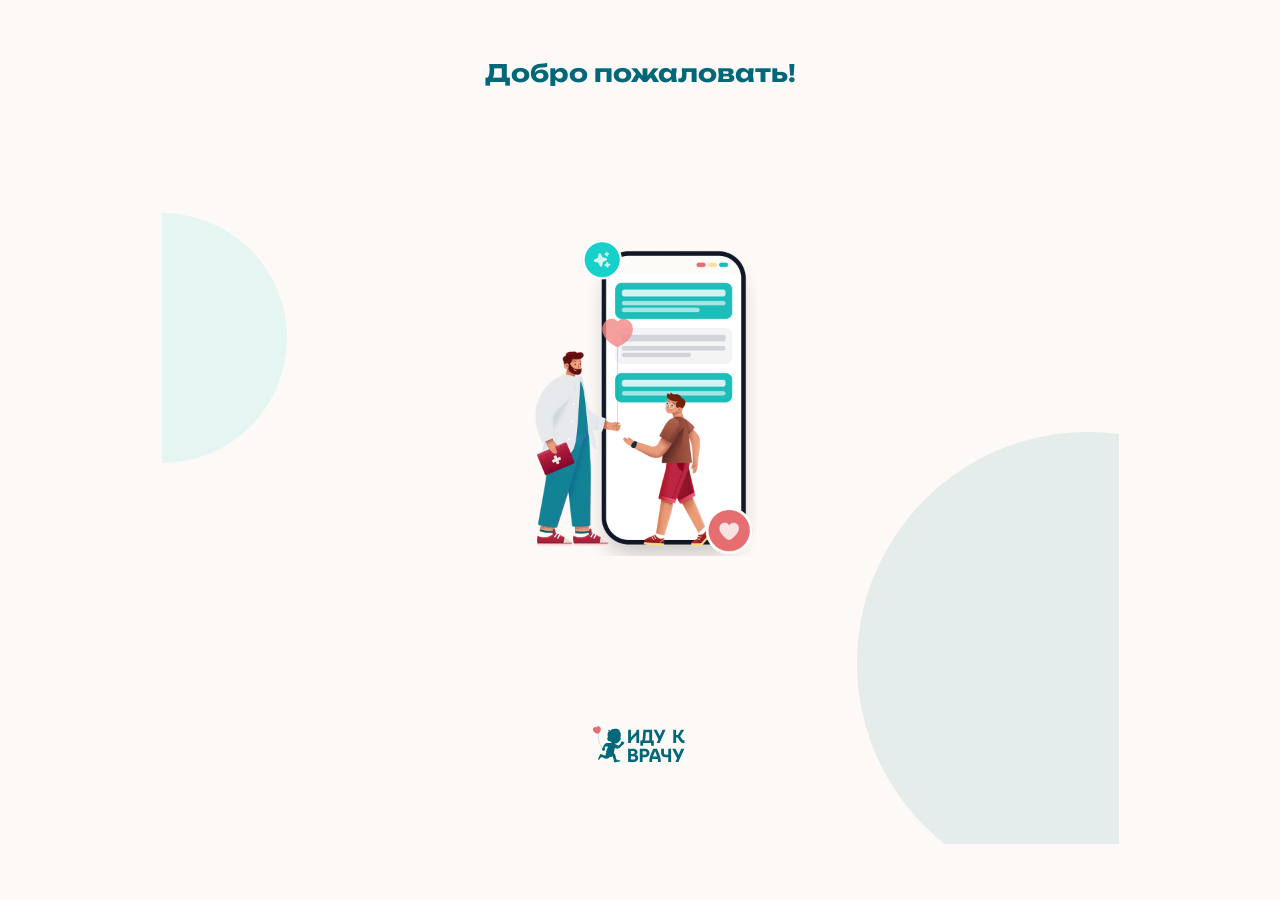
==== frontend/index.html @ e49598ff "modified:   backend/app/main.py 	modified:   backend/app/models.py 	modified:   backend/app/schemas." ====
<!DOCTYPE html>
<html lang="ru">
<head>
  <meta charset="UTF-8">
  <meta name="viewport" content="width=device-width, initial-scale=1.0">
  <title>Иду к врачу | Подготовка ребенка</title>
  <link rel="preconnect" href="https://fonts.googleapis.com">
  <link rel="preconnect" href="https://fonts.gstatic.com" crossorigin>
  <link href="https://fonts.googleapis.com/css2?family=Inter:wght@400;500;600;700;800&family=Unbounded:wght@500;700&display=swap" rel="stylesheet">
  <link rel="stylesheet" href="styles/main.css">
</head>
<body>
  <main class="app">

<!-- Главная -->

      <section class="screen screen--active screen--welcome" id="screen-welcome">
        <div class="welcome-card">
          <h1 class="welcome-title">Добро пожаловать!</h1>
          <img class="welcome-img" src="materials/img/Иллюстрация Hero.png" alt="Иллюстрация">
          <img class="welcome-logo" src="materials/img/Цветное лого.svg" alt="Логотип">
        </div>

        <div class="button button-primary button-full welcome-action">
          <p class="welcome-action__text">Подготовка</p>
        </div>

        <div class="info-list">
          <div class="info-title-container">
            <h2 class="info-title">Выберите направление подготовки</h2>
            <p class="info-text">Каждое направление содержит в себе набор адаптационных материалов: мультфильм, социальная история, игра-тренажер и рекомендации для родителей</p>
          </div>
          <article class="info-item">
            <div class="info-item-icon-container">
              <img class="info-item-icon-tooth" src="materials/svg/icon-tooth.svg" alt="Иконка зуба">
            </div>
            <h3 class="info-item-title">Поход к стоматологу</h3>
            <p class="info-item-text">Подготовка к визиту стоматолога</p>
            <p class="info-item-text">4 материала</p>
            <!--<div class="info-item-price-container">
              <div class="info-item-price-container-text info-item-price-container-text-paid">
                <p class="info-item-price info-item-price-paid">69 ₽</p>
              </div>
              <button class="info-item-button info-item-button-paid" type="button" data-open-purchase>
                <img class="info-item-icon-basket" src="materials/svg/icon-basket.svg" alt="Иконка корзины">
                <p class="info-item-button-text info-item-button-text-paid">Купить</p>
              </button>
            </div>-->
            <div class="info-item-price-container">
              <div class="info-item-price-container-text">
                <p class="info-item-price" style="color: #128395;">Бесплатно</p>
              </div>
              <a class="info-item-button" type="button" data-screen="screen-dentist" target="_blank" rel="noreferrer">
                <p class="info-item-button-text">Начать</p>
              </a>
            </div>
          </article>
          <article class="info-item">
            <div class="info-item-icon-container">
              <img class="info-item-icon-syringe" src="materials/svg/icon-syringe.svg" alt="Иконка шприца">
            </div>
            <h3 class="info-item-title">Сдача анализа крови</h3>
            <p class="info-item-text">Подготовка к процедуре забора крови</p>
            <p class="info-item-text">3 материала</p>
            <div class="info-item-price-container">
              <div class="info-item-price-container-text">
                <p class="info-item-price" style="color: #128395;">Бесплатно</p>
              </div>
              <a class="info-item-button" type="button" data-screen="screen-blood" target="_blank" rel="noreferrer">
                <p class="info-item-button-text">Начать</p>
              </a>
            </div>
          </article>
        </div>
      </section>

<!-- Сдача крови -->

      <section class="screen" id="screen-blood">
        <header class="topbar">
          <button class="icon-button" type="button" data-screen="screen-welcome" aria-label="Назад"><img src="materials/svg/icon-arrow.svg" alt=""></button>
          <div class="screen-header-badge">
            <p class="screen-header-badge__text">Сдача крови</p>
          </div>
        </header>

        <h3 class="content-section-title">Материалы для адаптации</h3>

        <div class="content-card-list">
          <article class="content-card">
            <div class="content-top">
              <div class="content-top-icon">
                <img src="materials/svg/icon-cartoon.svg" alt="">
              </div>
              <div>
                <p class="module-type">Мультфильм</p>
                <h4 class="content-card-title">Иду сдавать кровь из вены</h4>
                <p class="content-card-description">Пошаговое объяснение ребенку хода процедуры</p>
                <div class="content-card-actions">
                  <div class="content-card-time">
                    <img src="materials/svg/icon-clock.svg" alt="">
                    <p class="content-card-time-text">4 мин</p>
                  </div>
                  <a class="button button-primary button-full content-card-button" href="https://www.google.com/" target="_blank" rel="noreferrer">
                    <img src="materials/svg/icon-play.svg" alt="">
                    <p>Начать</p>
                  </a>
                </div>
              </div>
            </div>
          </article>

          <article class="content-card">
            <div class="content-top">
              <div class="content-top-icon">
                <img src="materials/svg/icon-story.svg" alt="">
              </div>
              <div>
                <p class="module-type">Социальная история</p>
                <h4 class="content-card-title">Иду сдавать кровь из вены</h4>
                <p class="content-card-description">Пошаговое объяснение ребенку хода процедуры</p>
                <div class="content-card-actions">
                  <div class="content-card-time">
                    <img src="materials/svg/icon-clock.svg" alt="">
                    <p class="content-card-time-text">4 мин</p>
                  </div>
                  <button class="button button-primary button-full content-card-button" type="button" data-screen="screen-blood-story">
                    <img src="materials/svg/icon-play.svg" alt="">
                    <p>Начать</p>
                  </button>
                </div>
              </div>
            </div>
          </article>

          <article class="content-card">
            <div class="content-top">
              <div class="content-top-icon">
                <img src="materials/svg/icon-game.svg" alt="">
              </div>
              <div>
                <p class="module-type">Игра-тренажер</p>
                <h4 class="content-card-title">Иду сдавать кровь из вены</h4>
                <p class="content-card-description">Закрепление полученных навыков через игровую практику</p>
                <div class="content-card-actions">
                  <div class="content-card-time">
                    <img src="materials/svg/icon-clock.svg" alt="">
                    <p class="content-card-time-text">4 мин</p>
                  </div>
                  <a class="button button-primary button-full content-card-button" href="https://www.google.com/" target="_blank" rel="noreferrer">
                    <img src="materials/svg/icon-play.svg" alt="">
                    <p>Начать</p>
                  </a>
                </div>
              </div>
            </div>
          </article>
        </div>
      </section>

      <section class="screen" id="screen-blood-story">
        <header class="topbar">
          <button class="icon-button" type="button" data-screen="screen-welcome" aria-label="Назад"><img src="materials/svg/icon-arrow.svg" alt=""></button>
          <div class="screen-header-badge">
            <p class="screen-header-badge__text">Сдача крови</p>
          </div>
        </header>

        <h3 class="dentist-story-title">Соцсистория «Иду сдавать кровь из вены»</h3>
        <img class="dentist-story-image" id="blood-story-image" src="materials/img/blood/takeblood1.png" alt="Иллюстрация">
        <div class="dentist-story-text">
          <p id="blood-story-text">Я иду сдавать кровь из вены.</p>
        </div>
        <div class="dentist-story-buttons">
          <button class="dentist-story-button dentist-story-button--secondary" type="button" id="blood-story-prev">
            <p>&lt;</p>
            <p>Назад</p>
          </button>
          <button class="dentist-story-button dentist-story-button--primary" type="button" id="blood-story-next">
            <p>Вперед</p>
            <p>&gt;</p>
          </button>
        </div>
      </section>

<!-- Поход к стоматологу -->

      <section class="screen" id="screen-dentist">
        <header class="topbar">
          <button class="icon-button" type="button" data-screen="screen-welcome" aria-label="Назад"><img src="materials/svg/icon-arrow.svg" alt=""></button>
          <div class="screen-header-badge">
            <p class="screen-header-badge__text">Поход к стоматологу</p>
          </div>
        </header>
        <h3 class="content-section-title">Материалы для адаптации</h3>
      <div class="content-card-list">
          <article class="content-card">
            <div class="content-top">
              <div class="content-top-icon">
                <img src="materials/svg/icon-cartoon.svg" alt="">
              </div>
              <div>
                <p class="module-type">Мультфильм</p>
                <h4 class="content-card-title">Иду к стоматологу</h4>
                <p class="content-card-description">Пошаговое объяснение ребенку хода процедуры</p>
                <div class="content-card-actions">
                  <div class="content-card-time">
                    <img src="materials/svg/icon-clock.svg" alt="">
                    <p class="content-card-time-text">4 мин</p>
                  </div>
                  <a class="button button-primary button-full content-card-button" href="https://rutube.ru/video/private/ed02a8fd70e1c94fc4757ce31bb84bcc/?p=tPToE79p2R8lRMYapilT0Q" target="_blank" rel="noreferrer">
                    <img src="materials/svg/icon-play.svg" alt="">
                    <p>Начать</p>
                  </a>
                </div>
              </div>
            </div>
          </article>

          <article class="content-card">
            <div class="content-top">
              <div class="content-top-icon">
                <img src="materials/svg/icon-story.svg" alt="">
              </div>
              <div>
                <p class="module-type">Социальная история</p>
                <h4 class="content-card-title">Иду к стоматологу</h4>
                <p class="content-card-description">Пошаговое объяснение ребенку хода процедуры</p>
                <div class="content-card-actions">
                  <div class="content-card-time">
                    <img src="materials/svg/icon-clock.svg" alt="">
                    <p class="content-card-time-text">4 мин</p>
                  </div>
                  <button class="button button-primary button-full content-card-button" type="button" data-screen="screen-dentist-story">
                    <img src="materials/svg/icon-play.svg" alt="">
                    <p>Начать</p>
                  </button>
                </div>
              </div>
            </div>
          </article>

          <article class="content-card">
            <div class="content-top">
              <div class="content-top-icon">
                <img src="materials/svg/icon-game.svg" alt="">
              </div>
              <div>
                <p class="module-type">Игра-тренажер</p>
                <h4 class="content-card-title">Иду к стоматологу</h4>
                <p class="content-card-description">Закрепление полученных навыков через игровую практику</p>
                <div class="content-card-actions">
                  <div class="content-card-time">
                    <img src="materials/svg/icon-clock.svg" alt="">
                    <p class="content-card-time-text">4 мин</p>
                  </div>
                  <a class="button button-primary button-full content-card-button" href="https://www.google.com/" target="_blank" rel="noreferrer">
                    <img src="materials/svg/icon-play.svg" alt="">
                    <p>Начать</p>
                  </a>
                </div>
              </div>
            </div>
          </article>

          <article class="content-card content-card-parents">
            <div class="content-top">
              <div class="content-top-icon content-top-icon-parents">
                <img src="materials/svg/icon-document.svg" alt="">
              </div>
              <div>
                <p class="module-type">Рекомендации для родителей</p>
                <h4 class="content-card-title">Подготовка к стоматологической помощи детей с РАС</h4>
                <p class="content-card-description">Полные методические рекомендации по подготовке ребенка к визиту к стоматологу: общие советы и специальные приемы</p>
                <div class="content-card-actions">
                  <div class="content-card-time">
                  </div>
                  <button class="button button-primary button-full content-card-button content-card-button-parents" type="button" data-screen="screen-dentist-parents">
                    <img src="materials/svg/icon-book.svg" alt="">
                    <p>Открыть</p>
                  </button>
                </div>
              </div>
            </div>
          </article>
          </div>
      </section>

<!-- Рекомендации для родителей (стоматолог) -->

      <section class="screen" id="screen-dentist-parents">
        <header class="topbar">
          <button class="icon-button" type="button" data-screen="screen-dentist" aria-label="Назад"><img src="materials/svg/icon-arrow.svg" alt=""></button>
          <div class="screen-header-badge">
            <p class="screen-header-badge__text">Поход к стоматологу</p>
          </div>
        </header>

        <div class="reccomend-card-list">
        <h3 class="content-section-title">Рекомендации для родителей</h3>
        <p class="content-section-description">Подготовка к стоматологической помощи детей с РАС</p>
        </div>

        <article class="reccomend-card">
          <h4 class="reccomend-card-title">Общие рекомендации</h4>
          <ol class="reccomend-card-list-items">
            <li>
              <p>Включать в повседневные игры с ребенком игру в стоматолога, по возможности использовать игровые стоматологические наборы (инструменты, нагрудную салфетку, перчатки и т.д.);</p>
            </li>
            <li>
              <p>Учить ребенка в игровой форме держать рот открытым, можно в виде соревнования с Вами (кто дольше);</p>
            </li>
            <li>
              <p>Накладывать за щеку ватку, постепенно увеличивая время ее нахождения в полости рта, начиная с 1-2 секунд;</p>
            </li>
            <li>
              <p>Считать друг другу зубки и записывать результат в тетрадь;</p>
            </li>
            <li>
              <p>Использовать электрическую зубную щетку сначала самим, чтобы ребенок наблюдал за Вами со стороны. Затем предложить ребенку детскую зубную щетку, чтобы ребенок привыкал к вибрации, звуку, механическим движениям. Хорошо, если найдете щетку с изображением любимого героя, или в той цветовой гамме, которая нравится ребенку;</p>
            </li>
            <li>
              <p>Полезно заранее познакомить ребенка на фото и видеоматериалах с клиникой, в которой планируется проводить лечение;</p>
            </li>
          </ol>
        </article>
        <div class="reccomend-card-buttons">
          <button class="reccomend-card-button reccomend-card-button--secondary">
            <p>Закрыть</p>
          </button>
          <button class="reccomend-card-button reccomend-card-button--primary" download>
            <img src="materials/svg/icon-download.svg" alt="">
            <p>Скачать</p>
          </button>
        </div>
      </section>

<!-- Социальная история "Иду к стоматологу" -->

      <section class="screen" id="screen-dentist-story">
        <header class="topbar">
          <button class="icon-button" type="button" data-screen="screen-welcome" aria-label="Назад"><img src="materials/svg/icon-arrow.svg" alt=""></button>
          <div class="screen-header-badge">
            <p class="screen-header-badge__text">Поход к стоматологу</p>
          </div>
        </header>

        <h3 class="dentist-story-title">Соцсистория «Иду к стоматологу»</h3>
        <img class="dentist-story-image" id="dentist-story-image" src="materials/img/dentist/dentist1.png" alt="Иллюстрация">
        <div class="dentist-story-text">
          <p id="dentist-story-text">Я иду в стоматологию, чтобы врач проверил мои зубки.</p>
        </div>
        <div class="dentist-story-buttons">
          <button class="dentist-story-button dentist-story-button--secondary" type="button" id="dentist-story-prev">
            <p>&lt;</p>
            <p>Назад</p>
          </button>
          <button class="dentist-story-button dentist-story-button--primary" type="button" id="dentist-story-next">
            <p>Вперед</p>
            <p>&gt;</p>
          </button>
        </div>
      </section>

      <div class="purchase-dialog" id="purchase-dialog" hidden>
        <button class="purchase-dialog__backdrop" type="button" aria-label="Закрыть окно" data-close-purchase></button>
        <div class="purchase-dialog__content">
          <h3 class="purchase-dialog__title">Покупка доступа</h3>
          <p class="purchase-dialog__text">Поход к стоматологу</p>
          <div class="purchase-dialog__price-container">
            <div class="purchase-dialog__price-container-text">
              <p class="purchase-dialog__price-container-text-title">Стоимость курса</p>
              <p class="purchase-dialog__price-container-text-price">69 ₽</p>
              <p class="purchase-dialog__price-container-text-description">Единоразовая оплата. Доступ навсегда.</p>
            </div>
          </div>
          <div class="purchase-dialog__content-list">
            <h4 class="purchase-dialog__content-list-title">Что входит в курс:</h4>
            <ul class="purchase-dialog__content-list-items">
              <li class="purchase-dialog__content-list-item"><img src="materials/svg/icon-check.svg" alt="">Социальная история</li>
              <li class="purchase-dialog__content-list-item"><img src="materials/svg/icon-check.svg" alt="">Онлайн-игра «Иду к стоматологу»</li>
              <li class="purchase-dialog__content-list-item"><img src="materials/svg/icon-check.svg" alt="">Мультфильм «Иду к стоматологу»</li>
              <li class="purchase-dialog__content-list-item"><img src="materials/svg/icon-check.svg" alt="">Методические рекомендации для родителей</li>
            </ul>
          </div>
          <button class="purchase-dialog__button purchase-dialog__button_primary" type="button">Оплатить 69 ₽</button>
        </div>
      </div>

  </main>

  <script src="materials/img/blood/blood-story-actions.js"></script>
  <script src="materials/img/dentist/dentist-story-actions.js"></script>
  <script>
    const screens = document.querySelectorAll('.screen');
    const purchaseDialog = document.getElementById('purchase-dialog');
    let purchaseDialogCloseTimer;
    const storyControllers = {
      'screen-blood-story': createStoryController({
        image: document.getElementById('blood-story-image'),
        text: document.getElementById('blood-story-text'),
        prevButton: document.getElementById('blood-story-prev'),
        nextButton: document.getElementById('blood-story-next'),
        actions: window.bloodStoryActions ?? [],
        imageCount: 28,
        imagePathPrefix: 'materials/img/blood/takeblood',
      }),
      'screen-dentist-story': createStoryController({
        image: document.getElementById('dentist-story-image'),
        text: document.getElementById('dentist-story-text'),
        prevButton: document.getElementById('dentist-story-prev'),
        nextButton: document.getElementById('dentist-story-next'),
        actions: window.dentistStoryActions ?? [],
        imageCount: 30,
        imagePathPrefix: 'materials/img/dentist/dentist',
      }),
    };

    function createStoryController(config) {
      const stepCount = config.actions.length;
      let currentStep = 0;

      function renderStep() {
        if (!config.image || !config.text || stepCount === 0) {
          return;
        }

        const imageIndex = Math.min(currentStep + 1, config.imageCount);
        config.image.src = `${config.imagePathPrefix}${imageIndex}.png`;
        config.text.textContent = config.actions[currentStep];
        config.prevButton.disabled = currentStep === 0;
        config.nextButton.disabled = currentStep === stepCount - 1;
      }

      function setStep(nextStep) {
        if (stepCount === 0) {
          return;
        }

        currentStep = Math.max(0, Math.min(nextStep, stepCount - 1));
        renderStep();
      }

      config.prevButton?.addEventListener('click', () => {
        setStep(currentStep - 1);
      });

      config.nextButton?.addEventListener('click', () => {
        setStep(currentStep + 1);
      });

      renderStep();

      return {
        reset() {
          setStep(0);
        },
      };
    }

    function openScreen(screenId) {
      screens.forEach((screen) => {
        screen.classList.toggle('screen--active', screen.id === screenId);
      });

      storyControllers[screenId]?.reset();

      window.scrollTo({ top: 0, behavior: 'auto' });
    }

    document.querySelectorAll('[data-screen]').forEach((button) => {
      button.addEventListener('click', () => {
        openScreen(button.dataset.screen);
      });
    });

    document.querySelectorAll('[data-open-purchase]').forEach((button) => {
      button.addEventListener('click', () => {
        clearTimeout(purchaseDialogCloseTimer);
        purchaseDialog.hidden = false;
        requestAnimationFrame(() => {
          requestAnimationFrame(() => {
            purchaseDialog.classList.add('is-open');
          });
        });
      });
    });

    document.querySelectorAll('[data-close-purchase]').forEach((button) => {
      button.addEventListener('click', () => {
        purchaseDialog.classList.remove('is-open');
        purchaseDialogCloseTimer = setTimeout(() => {
          purchaseDialog.hidden = true;
        }, 240);
      });
    });

  </script>
</body>
</html>
---- frontend/styles/main.css ----
:root {
  --bg: #09121d;
  --app-bg: #fdf9f6;
  --card: #ffffff;
  --title: #3B3B3B;
  --text: #848484;
  --muted: #69818d;
  --stroke: #d9e4ea;
  --brand: #12c7d4;
  --brand-dark: #006879;
  --btn-color: #00B9C2;
  --shadow: 0 18px 38px rgba(18, 37, 45, 0.12);
}

*,
*::before,
*::after {
  box-sizing: border-box;
}

html,
body {
  margin: 0;
  min-height: 100%;
}

body {
  font-family: "Inter", Arial, sans-serif;
  color: var(--text);
  background: transparent;
}

button {
  font: inherit;
}

main {
  background: var(--app-bg);
}

.app {
  min-height: 100vh;
  display: flex;
  justify-content: center;
  align-items: flex-start;
  padding: 0;
}

.phone {
  position: relative;
  width: 390px;
  height: 844px;
  padding-bottom: 88px;
  background: var(--app-bg);
  overflow: hidden;
}

.screen {
  display: none;
  height: 844px;
  padding: 14px 16px 28px;
  overflow-y: auto;
}

.screen--active {
  display: block;
}

.screen--welcome h1 {
  font-family: "Unbounded", Arial, sans-serif;
  line-height: 1.05;
}

.screen-label {
  margin: 0 0 6px;
  color: var(--brand-dark);
  font-size: 0.76rem;
  font-weight: 800;
  letter-spacing: 0.08em;
  text-transform: uppercase;
}

.screen h1 {
  color: var(--brand-dark);
}

.screen h1,
.screen h2,
.screen h3 {
  margin: 0;
  line-height: 1.1;
}

.screen h2,
.screen h3 {
  color: var(--title);
}

.screen h2 {
  font-size: 18px;
}

.screen h3 {
  font-size: 16px;
  font-weight: 500;
}

.screen-text,
.info-item p,
.module-card p,
.content-card p,
.specialist-card p,
.story-card p,
.story-hero p {
  line-height: 1.55;
}

.welcome-card,
.banner-card,
.module-card,
.specialist-card,
.content-card,
.story-hero,
.story-card {
  background: var(--card);
  border-radius: 24px;
  box-shadow: var(--shadow);
}

.welcome-card,
.banner-card,
.module-card,
.specialist-card,
.content-card,
.story-hero,
.story-card {
  padding: 18px;
}

.content-card {
  box-shadow: none;
  border: 2px solid #16D0CA33;
}

.welcome-card {
  width: calc(100% + 32px);
  height: calc(100% + 42px);
  margin: -14px -16px 0;
  padding: 60px 16px 60px;
  display: flex;
  flex-direction: column;
  align-items: center;
  justify-content: space-between;
  position: relative;
  background: var(--app-bg);
  border-radius: 0;
  box-shadow: none;
  overflow: hidden;
}

.welcome-card::before {
  content: "";
  position: absolute;
  top: 40%;
  left: -125px;
  transform: translateY(-50%);
  width: 250px;
  height: 250px;
  border-radius: 250px;
  background: #16D0CA1A;
  z-index: 0;
}

.welcome-card::after {
  content: "";
  position: absolute;
  right: -200px;
  bottom: -50px;
  width: 462px;
  height: 462px;
  border-radius: 462px;
  background: #1283951A;
  z-index: 0;
}

.welcome-card > * {
  position: relative;
  z-index: 1;
}

.welcome-title {
  font-size: 24px;
}

.welcome-img {
  width: 234px;
  height: 316px;
  margin: 0 0 14px;
  object-fit: contain;
}

.welcome-logo {
  width: 110px;
  height: 44px;
  margin-bottom: 16px;
  object-fit: contain;
}

.illustration {
  position: relative;
  height: 248px;
  margin: 18px 0;
  border-radius: 30px;
  background: linear-gradient(180deg, #dff7fa, #ffffff);
  overflow: hidden;
}

.illustration-circle {
  position: absolute;
  left: 22px;
  bottom: 34px;
  width: 176px;
  height: 176px;
  border-radius: 50%;
  background: rgba(18, 199, 212, 0.14);
}

.illustration-card {
  position: absolute;
  background: #fff;
  border-radius: 20px;
  box-shadow: 0 12px 24px rgba(0, 104, 121, 0.12);
}

.illustration-card--large {
  top: 34px;
  right: 30px;
  width: 138px;
  height: 92px;
}

.illustration-card--small {
  right: 58px;
  bottom: 30px;
  width: 106px;
  height: 72px;
}

.illustration-doctor {
  position: absolute;
  left: 42px;
  bottom: 0;
  width: 168px;
  height: 184px;
  border-radius: 84px 84px 16px 16px;
  background:
    linear-gradient(180deg, #ffcfbf 0 25%, transparent 25%),
    linear-gradient(90deg, #f16567 0 34%, #ffffff 34% 68%, #12c7d4 68%);
}

.info-list,
.module-list,
.content-list,
.story-list {
  display: grid;
  gap: 12px;
}

.info-list {
  margin-bottom: 18px;
}

.info-item {
  padding: 16px 18px;
  border-radius: 20px;
  background: rgba(255, 255, 255, 0.74);
  border: 1px solid rgba(217, 228, 234, 0.92);
}

.info-item strong {
  display: block;
  margin-bottom: 6px;
}

.info-item-icon-container {
  width: 56px;
  height: 56px;
  border-radius: 14px;
  background: #F0F9FA;
  display: flex;
  align-items: center;
  justify-content: center;
  margin-bottom: 20px;
}

.info-item-text {
  margin-top: 10px;
}

.info-item-price-container-text {
  display: inline-flex;
  align-items: center;
  justify-content: center;
  background-color: #E0F7F6;
  height: 24px;
  width: fit-content;
  padding: 4px 10px;
  border-radius: 12px;
}

.info-item-price {
  color: #128395 !important;
  font-size: 12px;
}

.info-item-price-container-text .info-item-price {
  color: #128395 !important;
}

.info-item-price-container {
  display: flex;
  align-items: center;
  justify-content: space-between;
}

.info-item-button {
  background-color: #00B9C2;
  border: none;
  height: 32px;
  display: flex;
  align-items: center;
  justify-content: center;
  padding: 8px 16px;
  border-radius: 10px;
  text-decoration: none;
}

.info-item-button-text {
  color: white;
  font-size: 14px;
  margin: 0;
}

.info-text {
  margin-top: 5px;
  font-size: 12px;
}

.info-item-price-container-text-paid {
  background-color: #FFF4E6;
}

.info-item-price-paid {
  color: #E67E22;
}

.info-item-button-paid {
  background-color: #E67E22;
  gap: 5px;
}

.purchase-dialog {
  position: absolute;
  inset: 0;
  z-index: 30;
  display: flex;
  align-items: flex-end;
  justify-content: center;
  pointer-events: none;
}

.purchase-dialog[hidden] {
  display: none;
}

.purchase-dialog.is-open {
  opacity: 1;
  pointer-events: auto;
}

.purchase-dialog__backdrop {
  position: absolute;
  inset: 0;
  border: none;
  background: rgba(0, 0, 0, 0.2);
  opacity: 0;
  padding: 0;
  cursor: pointer;
  transition: opacity 0.28s ease;
}

.purchase-dialog__content {
  position: relative;
  width: 100%;
  height: 50%;
  max-height: 422px;
  padding: 24px;
  background: #fff;
  border-radius: 24px 24px 0 0;
  box-shadow: 0 20px 40px rgba(0, 0, 0, 0.18);
  overflow-y: auto;
  z-index: 1;
  opacity: 0;
  transform: translateY(40px);
  transition: opacity 0.32s ease, transform 0.32s cubic-bezier(0.22, 1, 0.36, 1);
}

.purchase-dialog.is-open .purchase-dialog__backdrop {
  opacity: 1;
}

.purchase-dialog.is-open .purchase-dialog__content {
  opacity: 1;
  transform: translateY(0);
}

.purchase-dialog__title {
  margin: 0 0 10px;
  color: #3B3B3B;
  font-size: 16px;
}

.purchase-dialog__text {
  margin: 0;
  color: #848484;
  font-size: 12px;
  line-height: 1.5;
}

.purchase-dialog__price-container {
  margin-top: 20px;
  margin-bottom: 30px;
  padding: 16px;
  border-radius: 16px;
  background: #F0F9FA;
}

.purchase-dialog__price-container-text {
  display: flex;
  align-items: center;
  justify-content: space-between;
  gap: 10px;
  flex-wrap: wrap;
}

.purchase-dialog__price-container-text-title {
  margin: 0;
  color: #515151;
  font-size: 14px;
}

.purchase-dialog__price-container-text-price {
  margin: 0;
  color: #128395;
  font-size: 20px;
  font-weight: 700;
}

.purchase-dialog__price-container-text-description {
  margin: 0;
  color: #848484;
  font-size: 12px;
}

.purchase-dialog__content-list {
  margin-top: 16px;
}

.purchase-dialog__content-list-title {
  margin: 0 0 20px;
  color: #3B3B3B;
  font-size: 14px;
}

.purchase-dialog__content-list-items {
  margin: 0;
  padding: 0;
  list-style: none;
  display: grid;
  gap: 10px;
}

.purchase-dialog__content-list-item {
  display: flex;
  align-items: center;
  gap: 8px;
  color: #515151;
  font-size: 14px;
}

.purchase-dialog__content-list-item img {
  width: 15px;
  height: 15px;
  flex-shrink: 0;
}

.purchase-dialog__button {
  border: none;
  border-radius: 10px;
  padding: 10px 14px;
  font-size: 14px;
  cursor: pointer;
  margin-top: 25px;
}

.purchase-dialog__button_secondary {
  background: #eef5f6;
  color: var(--text);
}

.purchase-dialog__button_primary {
  background: #00B9C2;
  color: #fff;
  width: 100%;
}


.topbar {
  display: grid;
  grid-template-columns: 44px 1fr;
  gap: 12px;
  align-items: start;
  margin-bottom: 12px;
  align-items: center;
}

.icon-button {
  width: 44px;
  height: 44px;
  border: 0;
  border-radius: 20px;
  background: #16D0CA33;
  color: var(--brand-dark);
  box-shadow: var(--shadow);
  cursor: pointer;
}

.icon-button img {
  width: 20px;
  height: 20px;
}

.module-head,
.content-top {
  display: flex;
  justify-content: space-between;
  gap: 12px;
  align-items: start;
}

.content-top-icon {
  width: 48px;
  height: 48px;
  display: flex;
  align-items: center;
  justify-content: center;
  background: #F0F9FA;
  border-radius: 14px;
  flex-shrink: 0;
}

.content-top-icon-parents {
  background-color: #16D0CA;
}

.module-type {
  margin: 0 0 6px;
  color: #128395;
  font-size: 12px;
  font-weight: 600;
}

.content-card-title {
  margin: 0 0 6px;
  color: #3B3B3B;
  font-size: 14px;
}

.content-card-description {
  margin: 0 !important;
  color: #848484;
  font-size: 12px;
}

.content-card-actions {
  display: flex;
  align-items: center;
  justify-content: space-between;
  gap: 12px;
}

.content-card-time {
  display: flex;
  align-items: center;
  gap: 6px;
}

.content-card-time-text {
  margin: 0 !important;
  color: #848484;
  font-size: 12px;
}

.content-card-button {
  width: 106px !important;
  height: 38px;
  min-height: 38px;
  border-radius: 10px;
  justify-content: space-between;
  padding: 0 12px;
  margin-top: 0;
  margin-bottom: 0;
  flex-shrink: 0;
}

.content-card-button-parents  {
  width: 116px !important;
}

.content-card-button p {
  margin: 0;
  font-size: 14px;
}

.content-section-title {
  margin-bottom: 16px !important;
  color: #3B3B3B !important;
  font-family: "Inter", Arial, sans-serif;
  font-weight: 600 !important;
  font-size: 18px !important;
  line-height: 24px !important;
  letter-spacing: 0;
}

.content-card-list {
  display: grid;
  gap: 15px;
}

.content-card-parents {
  background-color: #F0FDF44D;
  border-color: #DCFCE7;
}

.screen-header-badge {
  display: flex;
  align-items: center;
  justify-content: center;
  background: #00B9C2;
  border-radius: 16px;
  min-height: 34px;
}

.screen-header-badge__text {
  margin: 0;
  color: #fff;
  font-family: "Inter", Arial, sans-serif;
  font-weight: 600;
  font-size: 14px;
  line-height: 24px;
  letter-spacing: 0;
  text-align: center;
}

.dentist-story-image {
  display: block;
  width: 100%;
  max-width: 100%;
  height: auto;
  margin: 0 auto 16px;
}

.dentist-story-title {
  margin: 15px 0 30px !important;
  color: #3B3B3B !important;
  font-weight: 600 !important;
  font-size: 18px !important;
  line-height: 24px !important;
}

.dentist-story-text {
  margin-bottom: 16px;
  padding: 25px;
  border: 1px solid #16D0CA33;
  border-radius: 16px;
  background: linear-gradient(135deg, rgba(22, 208, 202, 0.05) 0%, rgba(0, 185, 194, 0.05) 100%);
}

.dentist-story-text p {
  margin: 0;
  color: #1E2939;
  font-size: 14px;
  line-height: 1.5;
}

.dentist-story-buttons {
  display: flex;
  justify-content: space-between;
  gap: 12px;
  border-top: #E5E7EB solid 1px;
  margin-top: 30px;
  padding: 30px 0 30px;
}

.dentist-story-button {
  display: flex;
  align-items: center;
  justify-content: space-between;
  flex-direction: row;
  width: 161px;
  height: 48px;
  padding-left: 30px;
  padding-right: 30px;
  border-radius: 10px;
  cursor: pointer;
  border: 2px solid #D1D5DC;
}

.dentist-story-button p {
  margin: 0;
  font-size: 14px;
  line-height: 1;
}

.dentist-story-button--secondary {
  background-color: #FFFFFF;
  color: #364153;
}

.dentist-story-button--secondary:disabled {
  color: #D1D5DC;
}

.dentist-story-button--primary {
  background-color: #16D0CA;
  color: #FFFFFF;
}

.dentist-story-button:disabled {
  opacity: 0.55;
  cursor: default;
}

.badge {
  display: inline-flex;
  align-items: center;
  min-height: 28px;
  padding: 4px 10px;
  border-radius: 999px;
  background: rgba(18, 199, 212, 0.12);
  color: var(--brand-dark);
  font-size: 0.78rem;
  font-weight: 700;
}

.badge-soft {
  background: rgba(18, 199, 212, 0.12);
  color: var(--brand-dark);
}

/* .module-card p,
.content-card p {
  margin: 10px 0 16px;
} */

.button {
  display: inline-flex;
  align-items: center;
  justify-content: space-between;
  width: auto;
  min-height: 34px;
  padding: 0 18px;
  border: 0;
  border-radius: 16px;
  font-weight: 600;
  text-decoration: none;
  cursor: pointer;
  transition: transform 0.2s ease;
  color: #fff;
  background: var(--btn-color);
}

.button:active {
  transform: scale(0.98);
}

.button-full {
  width: 100%;
}

/* .button-primary {
  margin-top: 50px;
  margin-bottom: 20px;
} */

.button-secondary {
  color: var(--brand-dark);
  background: #e9f5f7;
}

.welcome-action {
  margin-top: 40px;
  margin-bottom: 25px;
  justify-content: center;
}

.welcome-action__text {
  margin: 0;
  text-align: center;
}

.specialist-card {
  display: grid;
  grid-template-columns: 56px 1fr;
  gap: 14px;
  margin-bottom: 12px;
}

.specialist-icon {
  width: 56px;
  height: 56px;
  display: flex;
  align-items: center;
  justify-content: center;
  border-radius: 18px;
  background: linear-gradient(135deg, var(--brand), var(--brand-dark));
  color: #fff;
  font-size: 1.22rem;
  font-weight: 800;
}

.story-hero {
  margin-bottom: 12px;
  background:
    linear-gradient(145deg, rgba(18, 199, 212, 0.1), rgba(255, 255, 255, 1)),
    var(--card);
}

.story-step {
  display: inline-flex;
  margin-bottom: 10px;
  padding: 6px 10px;
  border-radius: 999px;
  background: rgba(18, 199, 212, 0.12);
  color: var(--brand-dark);
  font-size: 0.82rem;
  font-weight: 700;
}

.story-hero h3,
.story-card strong {
  margin-bottom: 8px;
  display: block;
}

.progress-line {
  width: 100%;
  height: 8px;
  margin: 4px 0 10px;
  overflow: hidden;
  border-radius: 999px;
  background: #e5eef1;
}

.progress-line span {
  display: block;
  height: 100%;
  background: linear-gradient(90deg, var(--brand), var(--brand-dark));
}

.progress-line--large {
  margin-top: 12px;
}

.progress-caption {
  margin: 0 0 16px;
  color: var(--muted);
  font-size: 0.85rem;
}

.reccomend-card-list {
  padding: 0 5px;
}

.content-section-title {
  font-size: 18px !important;
  font-weight: 600 !important;
  margin-bottom: 0 !important;
}

.content-section-description {
  font-size: 12px !important;
  font-weight: 400 !important;
  margin-top: 8px !important;
}

.reccomend-card {
  padding: 15px 20px 15px 20px;
  border: none;
  background-color: transparent;
}

.reccomend-card-title {
  color: #128395;
  font-size: 16px;
  font-weight: 700;
  margin-bottom: 17px;
}

.reccomend-card-list-items {
  font-size: 12px;
  font-weight: 400;
  width: 100%;
  padding-left: 15px !important;
}

.reccomend-card-buttons {
  display: flex;
  align-items: center;
  justify-content: space-between;
  font-size: 14px;
  font-weight: 500;
  border-top: 1px solid #E5E7EB;
  padding-top: 30px;
}

.reccomend-card-button {
  width: 165px;
  display: flex;
  align-items: center;
  justify-content: center;
  gap: 10px;
  border-radius: 10px;
}

.reccomend-card-button--secondary {
  color: #364153;
  border: 2px solid #D1D5DC;
  background-color: white;
}

.reccomend-card-button--primary {
  color: white;
  background: #16D0CA;

  border: none;
}

.consent-gate__body {
  display: flex;
  flex-direction: column;
  align-items: center;
  gap: 14px;
  padding: 28px 0 12px;
}

.consent-gate__text {
  margin: 0;
  color: var(--text);
  font-size: 14px;
  line-height: 1.55;
  text-align: center;
}

.consent-gate__btn {
  justify-content: center;
  font-size: 16px;
  min-height: 52px;
}

.consent-gate__link {
  font-size: 13px;
}

.welcome-footer {
  margin-top: 28px;
  padding: 18px 0 8px;
  border-top: 1px solid #E5E7EB;
  text-align: center;
}

.welcome-footer__link {
  display: inline-block;
  padding: 6px 8px;
  background: none;
  border: none;
  color: var(--brand-dark);
  font-family: "Inter", Arial, sans-serif;
  font-size: 13px;
  line-height: 1.4;
  text-decoration: underline;
  text-underline-offset: 3px;
  cursor: pointer;
}

.welcome-footer__link:hover {
  color: var(--btn-color);
}

.consent {
  padding: 8px 4px 24px;
  color: #3B3B3B;
  font-family: "Inter", Arial, sans-serif;
}

.consent__title {
  margin: 16px 0 12px;
  color: #3B3B3B;
  font-family: "Unbounded", "Inter", Arial, sans-serif;
  font-weight: 700;
  font-size: 20px;
  line-height: 1.25;
}

.consent__lead {
  margin: 0 0 18px;
  color: #1E2939;
  font-size: 14px;
  line-height: 1.55;
}

.consent__subtitle {
  margin: 18px 0 8px;
  color: #006879;
  font-weight: 600;
  font-size: 15px;
  line-height: 1.4;
}

.consent__text {
  margin: 0 0 10px;
  color: #3B3B3B;
  font-size: 13px;
  line-height: 1.55;
}

.consent__list {
  margin: 0 0 12px;
  padding-left: 20px;
  color: #3B3B3B;
  font-size: 13px;
  line-height: 1.55;
}

.consent__list li {
  margin-bottom: 4px;
}

.consent__note {
  margin: 22px 0 0;
  padding: 14px 16px;
  border: 1px solid #16D0CA33;
  border-radius: 12px;
  background: linear-gradient(135deg, rgba(22, 208, 202, 0.06) 0%, rgba(0, 185, 194, 0.06) 100%);
  color: #1E2939;
  font-size: 13px;
  line-height: 1.55;
}

@media (max-width: 390px) {
  .phone {
    width: 100%;
  }

  .phone {
    height: 844px;
  }
}

@media (min-width: 431px) {
  .app {
    padding: 0;
  }

  .phone {
    margin-top: 0;
    border-radius: 0;
    box-shadow: 0 24px 70px rgba(0, 0, 0, 0.28);
  }

  .screen {
    height: 844px;
  }
}
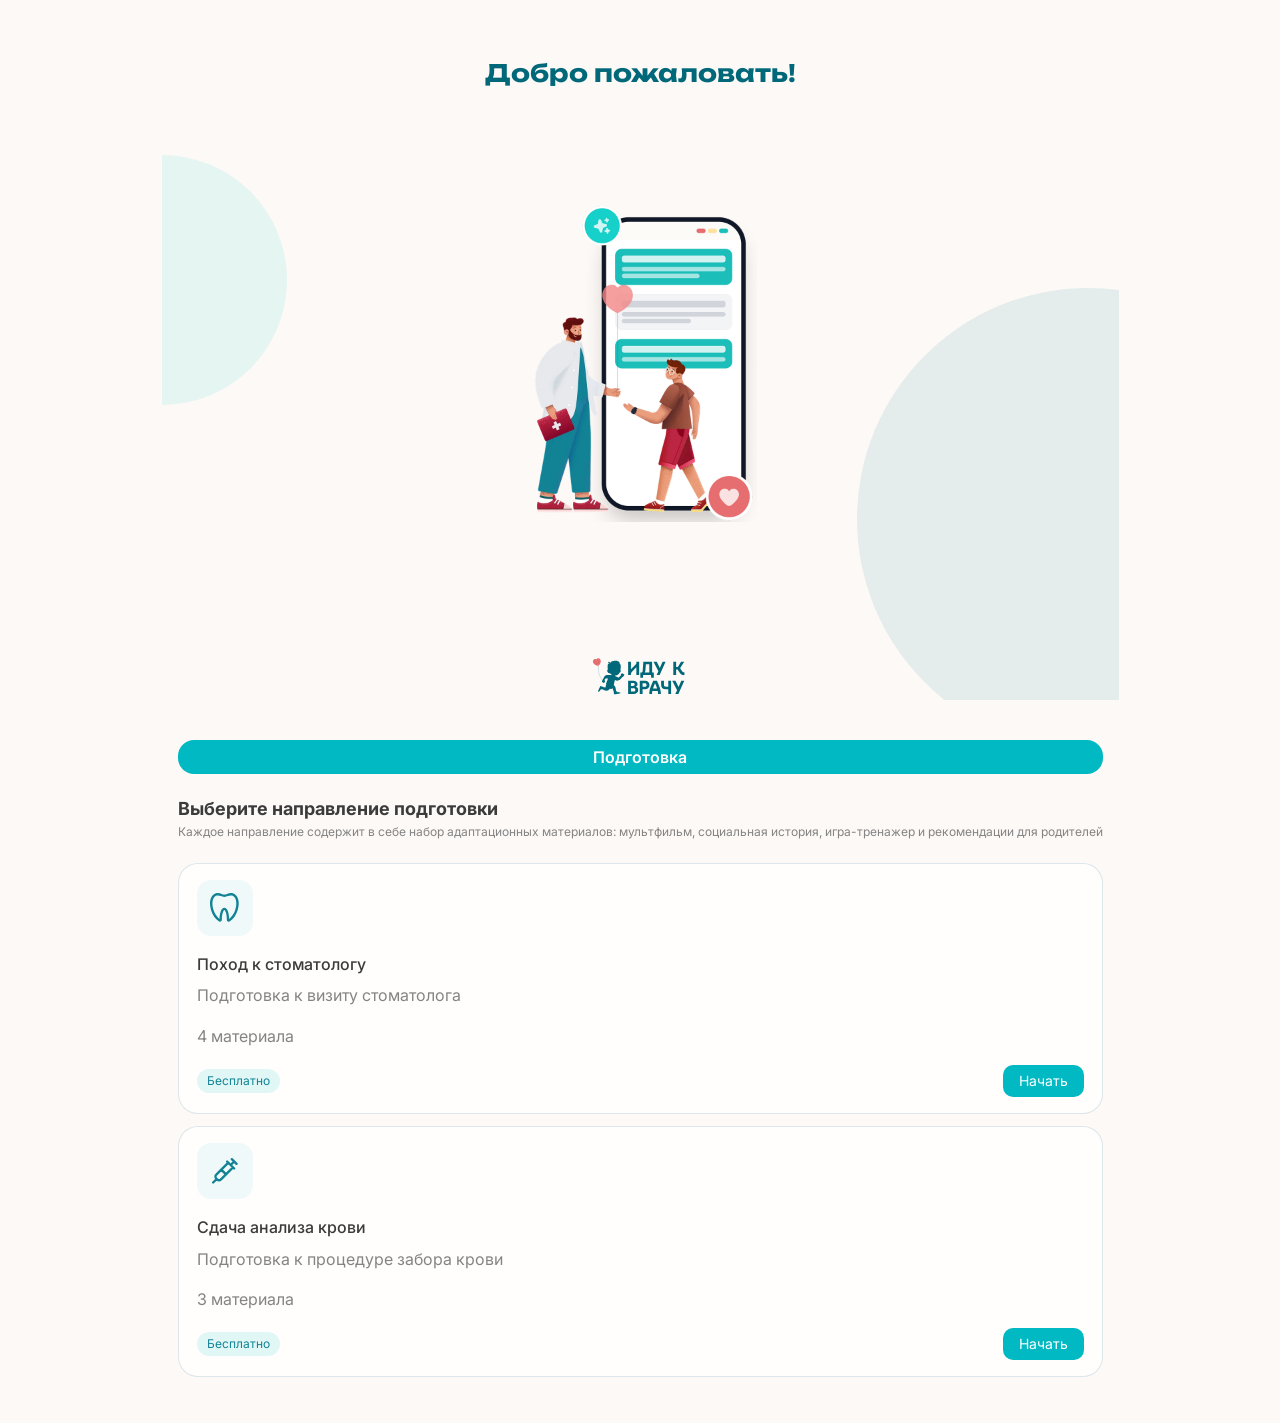
==== commit 05c17b93: "modified:   frontend/index.html 	modified:   frontend/styles/main.css" ====
--- a/frontend/index.html
+++ b/frontend/index.html
@@ -193,7 +193,8 @@
           </div>
         </header>
         <h3 class="content-section-title">Материалы для адаптации</h3>
-      <div class="content-card-list">
+
+        <div class="content-card-list">
           <article class="content-card">
             <div class="content-top">
               <div class="content-top-icon">
@@ -273,8 +274,7 @@
                 <h4 class="content-card-title">Подготовка к стоматологической помощи детей с РАС</h4>
                 <p class="content-card-description">Полные методические рекомендации по подготовке ребенка к визиту к стоматологу: общие советы и специальные приемы</p>
                 <div class="content-card-actions">
-                  <div class="content-card-time">
-                  </div>
+                  <div class="content-card-time"></div>
                   <button class="button button-primary button-full content-card-button content-card-button-parents" type="button" data-screen="screen-dentist-parents">
                     <img src="materials/svg/icon-book.svg" alt="">
                     <p>Открыть</p>
@@ -283,7 +283,7 @@
               </div>
             </div>
           </article>
-          </div>
+        </div>
       </section>
 
 <!-- Рекомендации для родителей (стоматолог) -->
--- a/frontend/styles/main.css
+++ b/frontend/styles/main.css
@@ -57,9 +57,7 @@
 
 .screen {
   display: none;
-  height: 844px;
   padding: 14px 16px 28px;
-  overflow-y: auto;
 }
 
 .screen--active {
@@ -144,9 +142,9 @@
 
 .welcome-card {
   width: calc(100% + 32px);
-  height: calc(100% + 42px);
+  min-height: 700px;
   margin: -14px -16px 0;
-  padding: 60px 16px 60px;
+  padding: 60px 16px 0;
   display: flex;
   flex-direction: column;
   align-items: center;
@@ -202,7 +200,7 @@
 .welcome-logo {
   width: 110px;
   height: 44px;
-  margin-bottom: 16px;
+  margin-bottom: 0;
   object-fit: contain;
 }
 
@@ -517,11 +515,10 @@
 
 .topbar {
   display: grid;
-  grid-template-columns: 44px 1fr;
+  grid-template-columns: 44px 1fr 44px;
   gap: 12px;
-  align-items: start;
+  align-items: center;
   margin-bottom: 12px;
-  align-items: center;
 }
 
 .icon-button {
@@ -1078,7 +1075,4 @@
     box-shadow: 0 24px 70px rgba(0, 0, 0, 0.28);
   }
 
-  .screen {
-    height: 844px;
-  }
-}
+}
